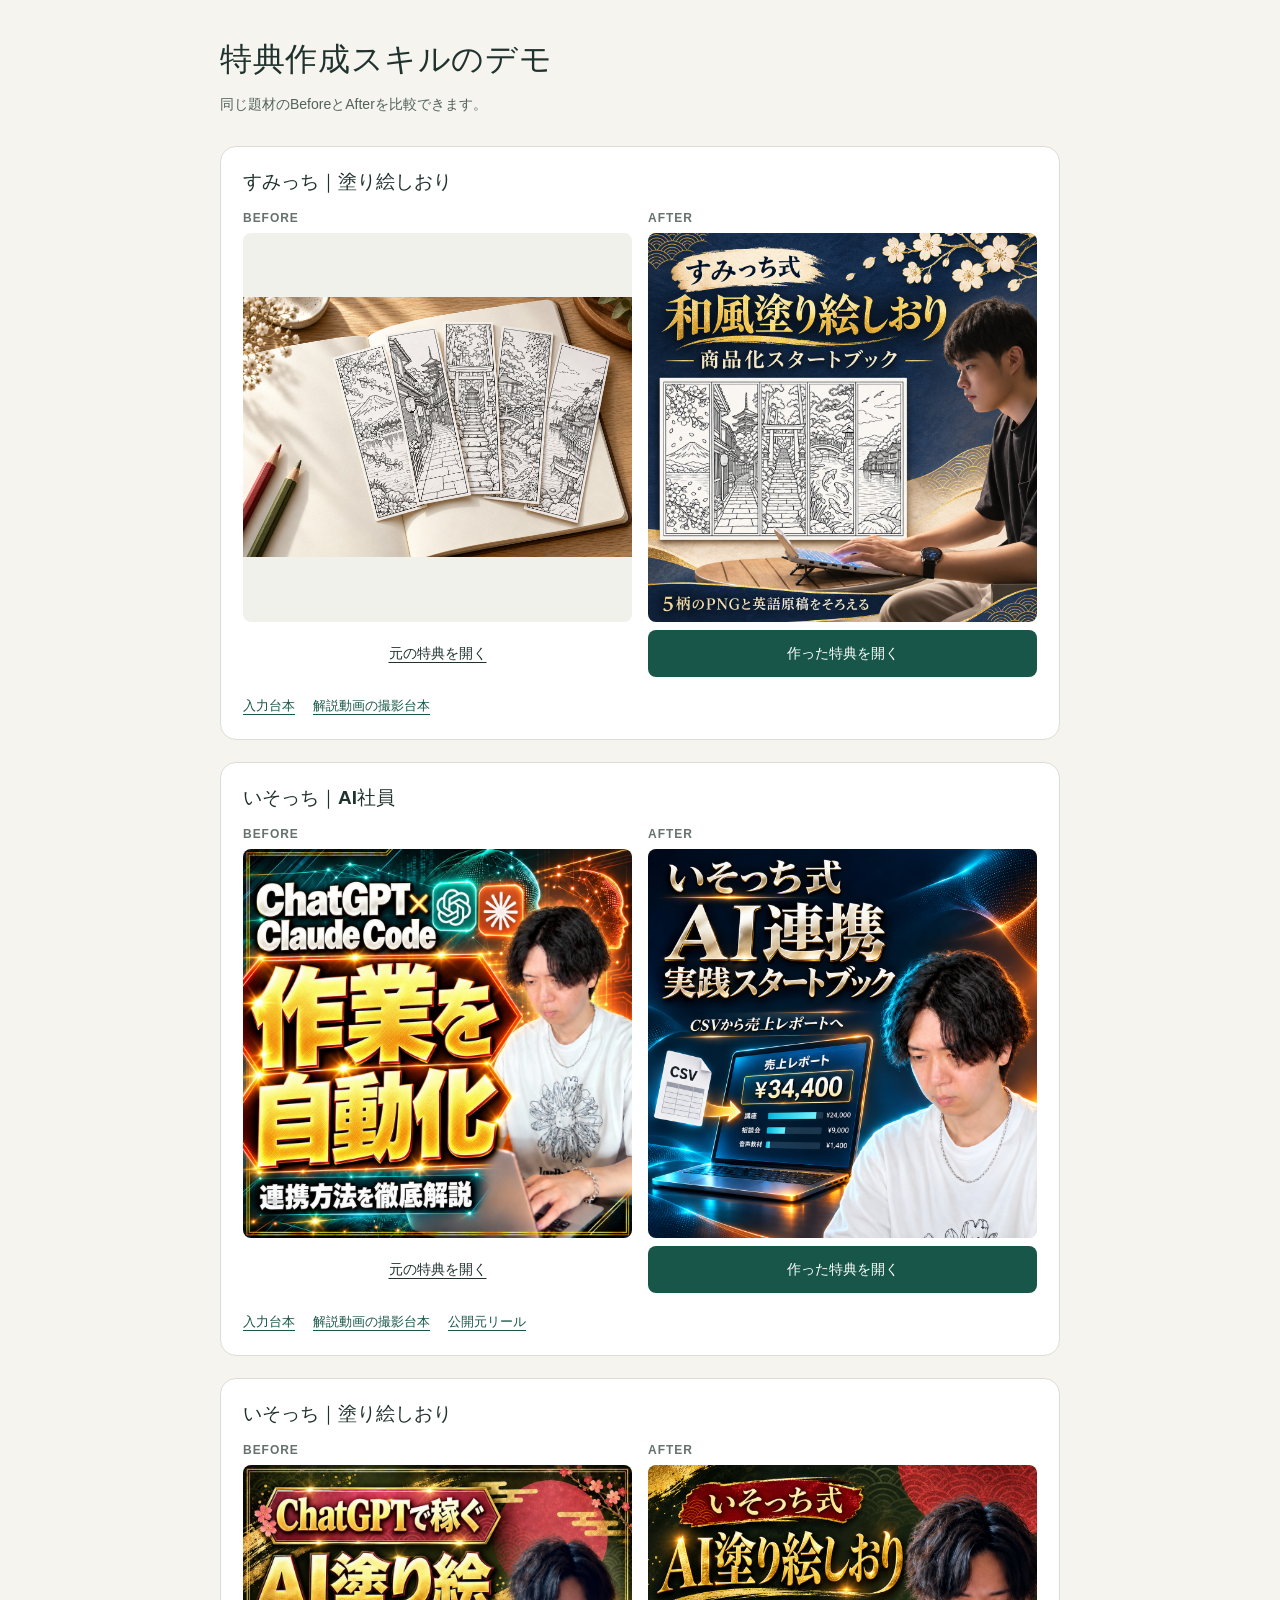
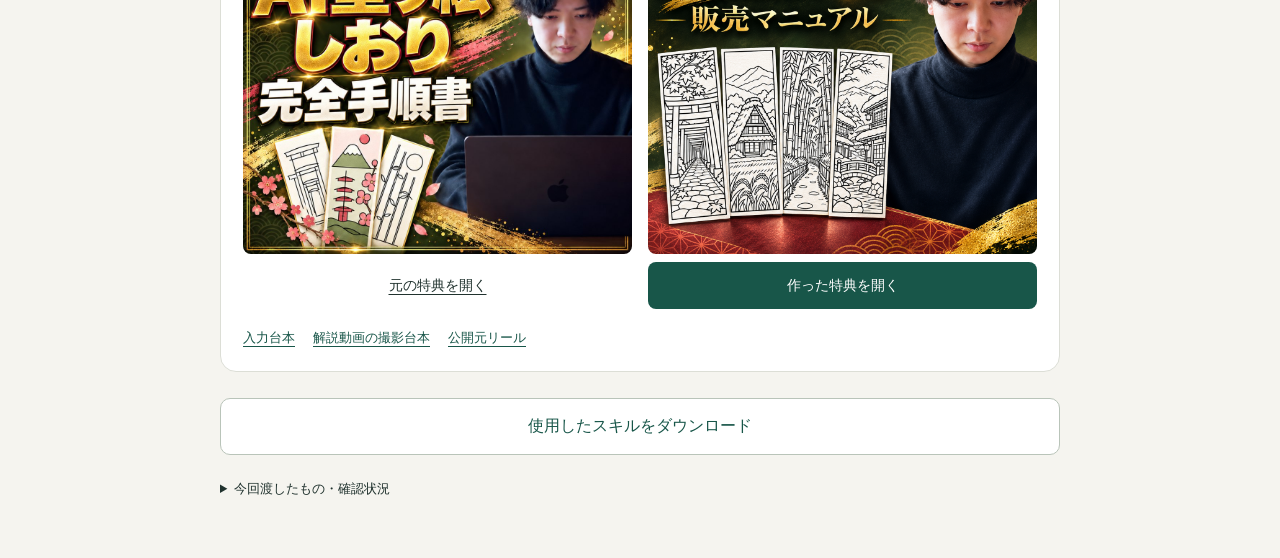
==== index.html @ ecef4e95 "Publish three bonus skill After demos with source scripts" ====
<!doctype html><html lang="ja"><meta charset="utf-8"><meta name="viewport" content="width=device-width, initial-scale=1"><title>特典作成スキルのデモ</title><style>
:root{color-scheme:light;font-family:"Noto Sans JP","Yu Gothic",Meiryo,sans-serif;color:#20322e;background:#f5f4ef;font-synthesis:none}
*{box-sizing:border-box}body{margin:0}main{max-width:880px;margin:auto;padding:36px 20px 56px}h1{font-size:clamp(23px,5vw,32px);line-height:1.45;margin:0 0 10px;letter-spacing:.02em}p{font-size:14px;line-height:1.8;margin:0 0 14px;color:#52625a}a{color:#185649;text-underline-offset:4px}header{margin-bottom:28px}.case{background:#fff;border:1px solid #dcded6;border-radius:16px;padding:22px;margin:0 0 22px}h2{margin:0 0 16px;font-size:19px}h3{font-size:17px;margin:24px 0 12px}.pair{display:grid;grid-template-columns:1fr 1fr;gap:16px}.visual{display:flex;flex-direction:column;gap:8px;text-decoration:none;color:inherit}.visual img{width:100%;aspect-ratio:1;object-fit:contain;background:#f1f1eb;border-radius:8px}.label{font-size:12px;font-weight:700;letter-spacing:.08em;color:#67716d}.action{display:block;background:#185649;color:#fff;border-radius:8px;text-align:center;padding:13px 5px;font-size:14px;font-weight:700;line-height:1.5}.before-action{display:block;text-align:center;font-size:14px;line-height:1.5;padding:13px 5px;text-decoration:underline;text-underline-offset:4px}.links{display:flex;flex-wrap:wrap;gap:10px 18px;margin-top:18px;font-size:13px;line-height:1.7}.download{display:block;text-align:center;background:#fff;border:1px solid #b9c4b9;border-radius:10px;padding:17px;font-weight:700;text-decoration:none;margin-top:26px}details{margin-top:22px;font-size:13px;line-height:1.9}summary{cursor:pointer}details p{font-size:13px;margin-top:12px}.source{white-space:pre-wrap;overflow-wrap:anywhere;font:inherit;font-size:15px;line-height:1.95;background:#fff;border:1px solid #dedfd8;border-radius:12px;padding:24px;margin-top:22px}.back{display:inline-block;margin-bottom:26px;font-size:14px}footer{margin-top:18px;font-size:12px;color:#718078}.source code{white-space:pre-wrap}@media(max-width:430px){main{padding:24px 12px 40px}.case{padding:16px 12px}.pair{gap:10px}h2{font-size:17px}.action,.before-action{font-size:12px;padding:11px 3px}.source{padding:18px 14px;font-size:14px}.links{gap:9px 15px}}
</style><main><header><h1>特典作成スキルのデモ</h1><p>同じ題材のBeforeとAfterを比較できます。</p></header><section class="case"><h2>すみっち｜塗り絵しおり</h2><div class="pair"><a class="visual" target="_blank" rel="noopener" href="https://smitch-ai-works.github.io/no32-japanese-bookmarks/"><span class="label">BEFORE</span><img src="before/smitch-no155.jpg" alt="比較元の表紙"><span class="before-action">元の特典を開く</span></a><a class="visual" href="smitch-no155/"><span class="label">AFTER</span><img src="smitch-no155/assets/banner.png" alt="今回作った特典の表紙"><span class="action">作った特典を開く</span></a></div><div class="links"><a href="smitch-no155-input.html">入力台本</a><a href="smitch-no155-recording.html">解説動画の撮影台本</a></div></section><section class="case"><h2>いそっち｜AI社員</h2><div class="pair"><a class="visual" target="_blank" rel="noopener" href="https://majestic-heliotrope-375267.netlify.app/"><span class="label">BEFORE</span><img src="before/isocchi-integration.jpg" alt="比較元の表紙"><span class="before-action">元の特典を開く</span></a><a class="visual" href="isocchi-integration/"><span class="label">AFTER</span><img src="isocchi-integration/assets/banner.png" alt="今回作った特典の表紙"><span class="action">作った特典を開く</span></a></div><div class="links"><a href="isocchi-integration-input.html">入力台本</a><a href="isocchi-integration-recording.html">解説動画の撮影台本</a><a href="https://www.instagram.com/reel/DebwoafptiX/" target="_blank" rel="noopener">公開元リール</a></div></section><section class="case"><h2>いそっち｜塗り絵しおり</h2><div class="pair"><a class="visual" target="_blank" rel="noopener" href="https://sprightly-narwhal-ad6a46.netlify.app/"><span class="label">BEFORE</span><img src="before/isocchi-coloring.jpg" alt="比較元の表紙"><span class="before-action">元の特典を開く</span></a><a class="visual" href="isocchi-coloring/"><span class="label">AFTER</span><img src="isocchi-coloring/assets/banner-square.png" alt="今回作った特典の表紙"><span class="action">作った特典を開く</span></a></div><div class="links"><a href="isocchi-coloring-input.html">入力台本</a><a href="isocchi-coloring-recording.html">解説動画の撮影台本</a><a href="https://www.instagram.com/reel/De1ggBRJAOg/" target="_blank" rel="noopener">公開元リール</a></div></section><a class="download" href="tested-skill.zip" download>使用したスキルをダウンロード</a><details><summary>今回渡したもの・確認状況</summary><p>原台本・本人写真・案内先に加え、同じ題材の実物作例を渡しています。いそっちさんの2例では、提供された実演参考動画も使っています。指定されたBeforeの参照も許可しています。</p><p>別セッションで整えた品質見本を含む同じ固定スキルで新規制作し、各担当の自己確認・修正を含みます。公開前の別ブラウザ確認で改行候補が見つかったため、各担当へ最終版の再検品を依頼しています。公開担当による本文・画像の手直しはありません。「台本だけ」「無修正で一発」の検証ではありません。</p><p>本人が撮る掲載用解説動画は未受領です。3例ともサムネ直下に動画枠を用意し、全文の撮影台本を付けています。参考動画を完成動画として掲載していません。</p><p>スマホ幅Web・PC実画面・説明図は区別しています。本人のEtsy編集画面や、AI連携の新規導入・認証を要する工程は、実行済みとはしていません。</p></details></main></html>
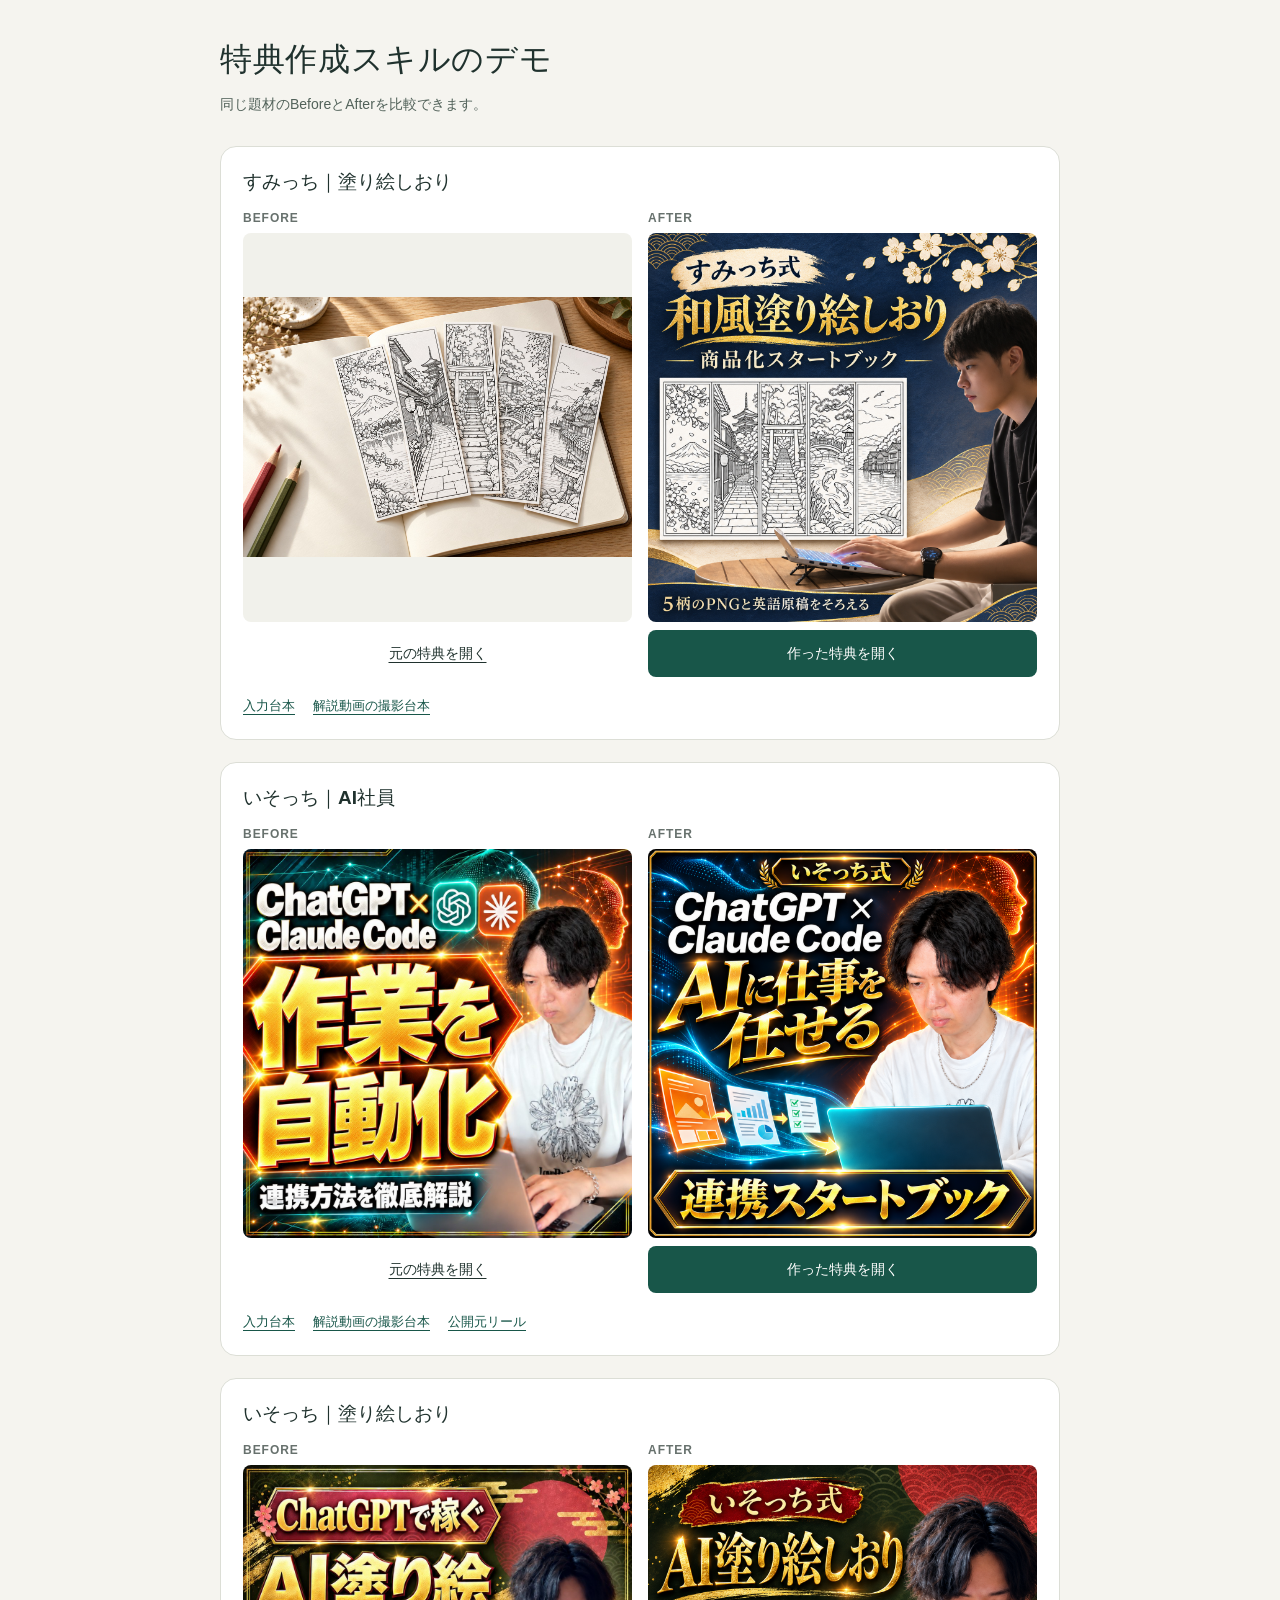
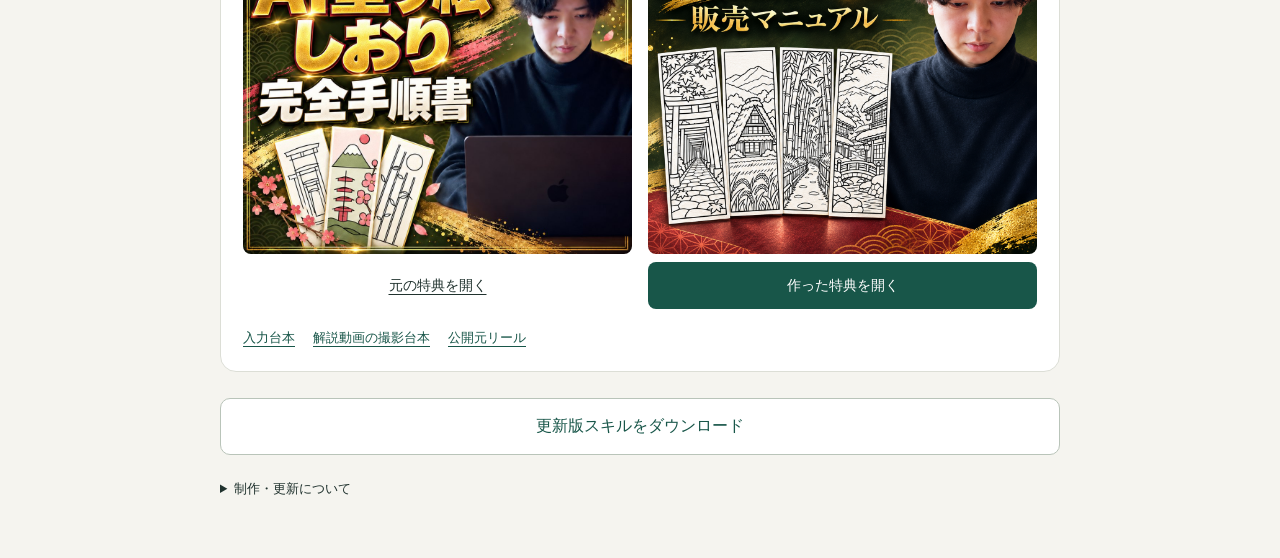
==== commit e41f453e: "Restore preferred integration guide and portrait video layout" ====
--- a/index.html
+++ b/index.html
@@ -1,4 +1,4 @@
 <!doctype html><html lang="ja"><meta charset="utf-8"><meta name="viewport" content="width=device-width, initial-scale=1"><title>特典作成スキルのデモ</title><style>
 :root{color-scheme:light;font-family:"Noto Sans JP","Yu Gothic",Meiryo,sans-serif;color:#20322e;background:#f5f4ef;font-synthesis:none}
 *{box-sizing:border-box}body{margin:0}main{max-width:880px;margin:auto;padding:36px 20px 56px}h1{font-size:clamp(23px,5vw,32px);line-height:1.45;margin:0 0 10px;letter-spacing:.02em}p{font-size:14px;line-height:1.8;margin:0 0 14px;color:#52625a}a{color:#185649;text-underline-offset:4px}header{margin-bottom:28px}.case{background:#fff;border:1px solid #dcded6;border-radius:16px;padding:22px;margin:0 0 22px}h2{margin:0 0 16px;font-size:19px}h3{font-size:17px;margin:24px 0 12px}.pair{display:grid;grid-template-columns:1fr 1fr;gap:16px}.visual{display:flex;flex-direction:column;gap:8px;text-decoration:none;color:inherit}.visual img{width:100%;aspect-ratio:1;object-fit:contain;background:#f1f1eb;border-radius:8px}.label{font-size:12px;font-weight:700;letter-spacing:.08em;color:#67716d}.action{display:block;background:#185649;color:#fff;border-radius:8px;text-align:center;padding:13px 5px;font-size:14px;font-weight:700;line-height:1.5}.before-action{display:block;text-align:center;font-size:14px;line-height:1.5;padding:13px 5px;text-decoration:underline;text-underline-offset:4px}.links{display:flex;flex-wrap:wrap;gap:10px 18px;margin-top:18px;font-size:13px;line-height:1.7}.download{display:block;text-align:center;background:#fff;border:1px solid #b9c4b9;border-radius:10px;padding:17px;font-weight:700;text-decoration:none;margin-top:26px}details{margin-top:22px;font-size:13px;line-height:1.9}summary{cursor:pointer}details p{font-size:13px;margin-top:12px}.source{white-space:pre-wrap;overflow-wrap:anywhere;font:inherit;font-size:15px;line-height:1.95;background:#fff;border:1px solid #dedfd8;border-radius:12px;padding:24px;margin-top:22px}.back{display:inline-block;margin-bottom:26px;font-size:14px}footer{margin-top:18px;font-size:12px;color:#718078}.source code{white-space:pre-wrap}@media(max-width:430px){main{padding:24px 12px 40px}.case{padding:16px 12px}.pair{gap:10px}h2{font-size:17px}.action,.before-action{font-size:12px;padding:11px 3px}.source{padding:18px 14px;font-size:14px}.links{gap:9px 15px}}
-</style><main><header><h1>特典作成スキルのデモ</h1><p>同じ題材のBeforeとAfterを比較できます。</p></header><section class="case"><h2>すみっち｜塗り絵しおり</h2><div class="pair"><a class="visual" target="_blank" rel="noopener" href="https://smitch-ai-works.github.io/no32-japanese-bookmarks/"><span class="label">BEFORE</span><img src="before/smitch-no155.jpg" alt="比較元の表紙"><span class="before-action">元の特典を開く</span></a><a class="visual" href="smitch-no155/"><span class="label">AFTER</span><img src="smitch-no155/assets/banner.png" alt="今回作った特典の表紙"><span class="action">作った特典を開く</span></a></div><div class="links"><a href="smitch-no155-input.html">入力台本</a><a href="smitch-no155-recording.html">解説動画の撮影台本</a></div></section><section class="case"><h2>いそっち｜AI社員</h2><div class="pair"><a class="visual" target="_blank" rel="noopener" href="https://majestic-heliotrope-375267.netlify.app/"><span class="label">BEFORE</span><img src="before/isocchi-integration.jpg" alt="比較元の表紙"><span class="before-action">元の特典を開く</span></a><a class="visual" href="isocchi-integration/"><span class="label">AFTER</span><img src="isocchi-integration/assets/banner.png" alt="今回作った特典の表紙"><span class="action">作った特典を開く</span></a></div><div class="links"><a href="isocchi-integration-input.html">入力台本</a><a href="isocchi-integration-recording.html">解説動画の撮影台本</a><a href="https://www.instagram.com/reel/DebwoafptiX/" target="_blank" rel="noopener">公開元リール</a></div></section><section class="case"><h2>いそっち｜塗り絵しおり</h2><div class="pair"><a class="visual" target="_blank" rel="noopener" href="https://sprightly-narwhal-ad6a46.netlify.app/"><span class="label">BEFORE</span><img src="before/isocchi-coloring.jpg" alt="比較元の表紙"><span class="before-action">元の特典を開く</span></a><a class="visual" href="isocchi-coloring/"><span class="label">AFTER</span><img src="isocchi-coloring/assets/banner-square.png" alt="今回作った特典の表紙"><span class="action">作った特典を開く</span></a></div><div class="links"><a href="isocchi-coloring-input.html">入力台本</a><a href="isocchi-coloring-recording.html">解説動画の撮影台本</a><a href="https://www.instagram.com/reel/De1ggBRJAOg/" target="_blank" rel="noopener">公開元リール</a></div></section><a class="download" href="tested-skill.zip" download>使用したスキルをダウンロード</a><details><summary>今回渡したもの・確認状況</summary><p>原台本・本人写真・案内先に加え、同じ題材の実物作例を渡しています。いそっちさんの2例では、提供された実演参考動画も使っています。指定されたBeforeの参照も許可しています。</p><p>別セッションで整えた品質見本を含む同じ固定スキルで新規制作し、各担当の自己確認・修正を含みます。公開前の別ブラウザ確認で改行候補が見つかったため、各担当へ最終版の再検品を依頼しています。公開担当による本文・画像の手直しはありません。「台本だけ」「無修正で一発」の検証ではありません。</p><p>本人が撮る掲載用解説動画は未受領です。3例ともサムネ直下に動画枠を用意し、全文の撮影台本を付けています。参考動画を完成動画として掲載していません。</p><p>スマホ幅Web・PC実画面・説明図は区別しています。本人のEtsy編集画面や、AI連携の新規導入・認証を要する工程は、実行済みとはしていません。</p></details></main></html>+</style><main><header><h1>特典作成スキルのデモ</h1><p>同じ題材のBeforeとAfterを比較できます。</p></header><section class="case"><h2>すみっち｜塗り絵しおり</h2><div class="pair"><a class="visual" target="_blank" rel="noopener" href="https://smitch-ai-works.github.io/no32-japanese-bookmarks/"><span class="label">BEFORE</span><img src="before/smitch-no155.jpg" alt="比較元の表紙"><span class="before-action">元の特典を開く</span></a><a class="visual" href="smitch-no155/"><span class="label">AFTER</span><img src="smitch-no155/assets/banner.png" alt="今回作った特典の表紙"><span class="action">作った特典を開く</span></a></div><div class="links"><a href="smitch-no155-input.html">入力台本</a><a href="smitch-no155-recording.html">解説動画の撮影台本</a></div></section><section class="case"><h2>いそっち｜AI社員</h2><div class="pair"><a class="visual" target="_blank" rel="noopener" href="https://majestic-heliotrope-375267.netlify.app/"><span class="label">BEFORE</span><img src="before/isocchi-integration.jpg" alt="比較元の表紙"><span class="before-action">元の特典を開く</span></a><a class="visual" href="isocchi-integration/?v=restore-20261109"><span class="label">AFTER</span><img src="isocchi-integration/assets/banner.png?v=restore-20261109" alt="今回作った特典の表紙"><span class="action">作った特典を開く</span></a></div><div class="links"><a href="isocchi-integration-input.html">入力台本</a><a href="isocchi-integration-recording.html">解説動画の撮影台本</a><a href="https://www.instagram.com/reel/DebwoafptiX/" target="_blank" rel="noopener">公開元リール</a></div></section><section class="case"><h2>いそっち｜塗り絵しおり</h2><div class="pair"><a class="visual" target="_blank" rel="noopener" href="https://sprightly-narwhal-ad6a46.netlify.app/"><span class="label">BEFORE</span><img src="before/isocchi-coloring.jpg" alt="比較元の表紙"><span class="before-action">元の特典を開く</span></a><a class="visual" href="isocchi-coloring/?v=portrait-20261109"><span class="label">AFTER</span><img src="isocchi-coloring/assets/banner-square.png" alt="今回作った特典の表紙"><span class="action">作った特典を開く</span></a></div><div class="links"><a href="isocchi-coloring-input.html">入力台本</a><a href="isocchi-coloring-recording.html">解説動画の撮影台本</a><a href="https://www.instagram.com/reel/De1ggBRJAOg/" target="_blank" rel="noopener">公開元リール</a></div></section><a class="download" href="bonus-production-latest.zip" download>更新版スキルをダウンロード</a><details><summary>制作・更新について</summary><p>連携版は利用者の指定で以前の版へ戻し、提供された実演動画を追加しています。塗り絵の動画はスマホ向けの縦9:16、連携動画はPC向けの横16:9です。</p><p>現在の表示版には復元・動画追加・レイアウト調整が含まれます。更新版スキルからの無修正一発出力とは説明しません。すみっちNo155は前回の制作版のままです。</p><p>制作当時のスキルは、<a href="tested-skill.zip">前回3例の初回制作版</a>と、<a href="https://smitch-ai-works.github.io/bonus-production-review/image-isocchi/tested-skill.zip">復元した連携版の制作版</a>を保持しています。実機スマホ、本人限定の画面、実連携等の未確認部分は完了に数えていません。</p></details></main></html>
